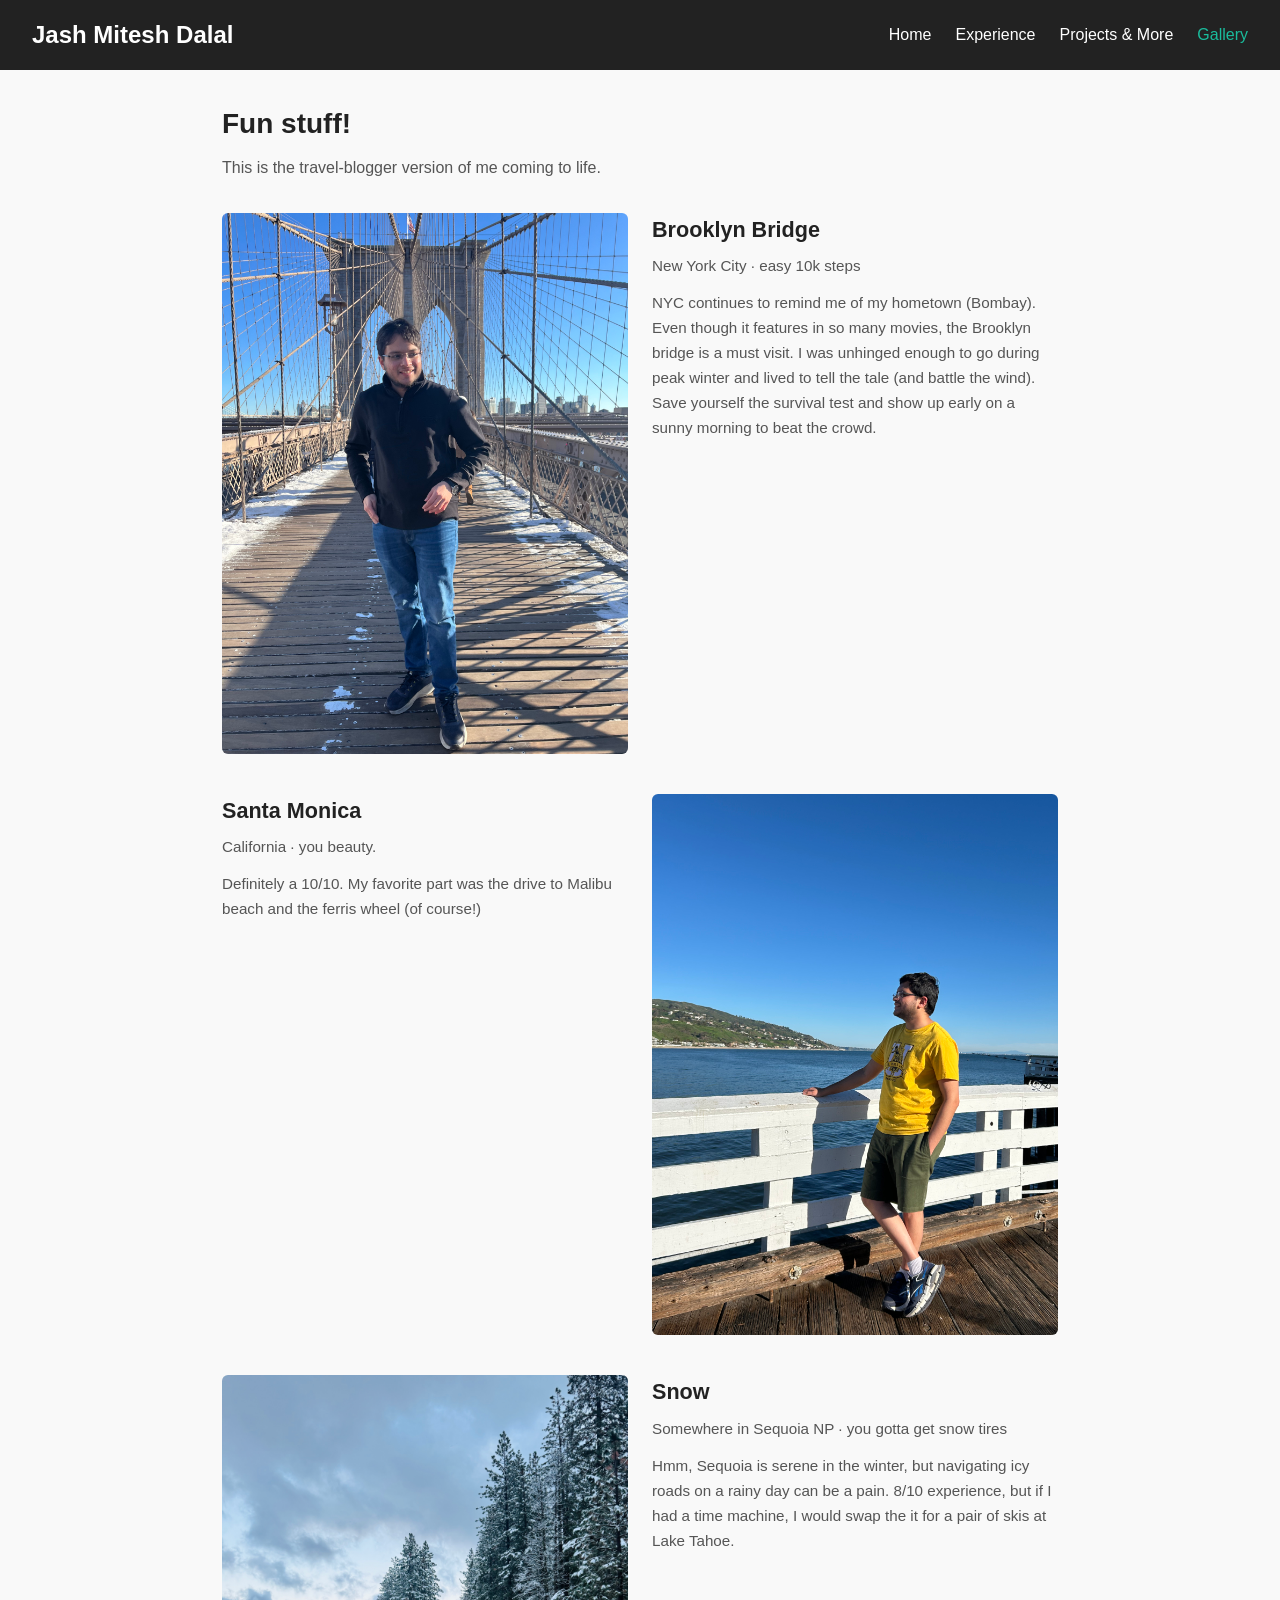
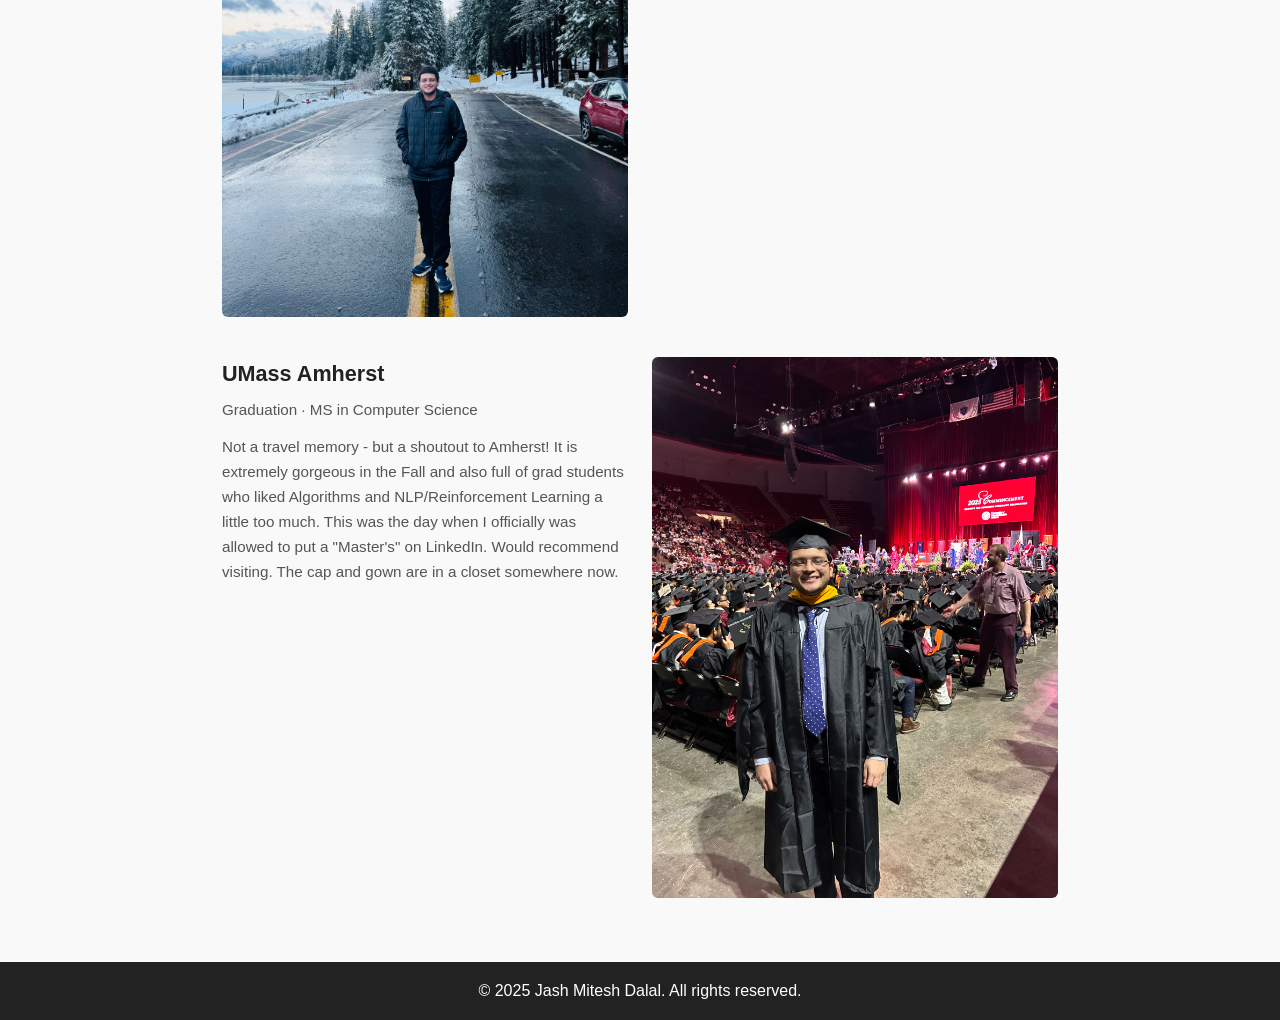
==== gallery.html @ d6d9ab2c "Jash website initial update" ====
<!DOCTYPE html>
<html lang="en">
<head>
  <meta charset="UTF-8">
  <meta name="viewport" content="width=device-width, initial-scale=1">
  <title>Gallery | Jash Mitesh Dalal</title>
  <link rel="icon" type="image/svg+xml" href="favicon.svg">
  <link rel="stylesheet" href="styles.css">
</head>
<body>
  <header>
    <nav class="navbar">
      <a href="index.html" class="nav-logo">Jash Mitesh Dalal</a>
      <ul class="nav-links">
        <li><a href="index.html">Home</a></li>
        <li><a href="experience.html">Experience</a></li>
        <li><a href="projects.html">Projects & More</a></li>
        <li><a href="gallery.html" class="active">Gallery</a></li>
      </ul>
    </nav>
  </header>

  <main class="gallery-main">
    <h1>Fun stuff!</h1>
    <p class="gallery-intro">This is the travel-blogger version of me coming to life.</p>

    <section class="gallery-list">
      <article class="gallery-item">
        <a href="resources/brooklyn.jpg" class="gallery-link js-lightbox" data-caption="Brooklyn Bridge — New York">
          <img src="resources/brooklyn.jpg" alt="Brooklyn Bridge" width="3024" height="4032">
        </a>
        <div class="gallery-copy">
          <h2>Brooklyn Bridge</h2>
          <p class="gallery-meta">New York City · easy 10k steps</p>
          <p>NYC continues to remind me of my hometown (Bombay). Even though it features in so many movies, the Brooklyn bridge is a must visit. I was unhinged enough to go during peak winter and lived to tell the tale (and battle the wind). Save yourself the survival test and show up early on a sunny morning to beat the crowd.</p>
        </div>
      </article>

      <article class="gallery-item">
        <a href="resources/beach.jpeg" class="gallery-link js-lightbox" data-caption="Santa Monica Beach">
          <img src="resources/beach.jpeg" alt="Santa Monica beach" width="4032" height="3024">
        </a>
        <div class="gallery-copy">
          <h2>Santa Monica</h2>
          <p class="gallery-meta">California · you beauty.</p>
          <p>Definitely a 10/10. My favorite part was the drive to Malibu beach and the ferris wheel (of course!)</p>
        </div>
      </article>

      <article class="gallery-item">
        <a href="resources/snow.jpeg" class="gallery-link js-lightbox" data-caption="Snow — I really like snow.">
          <img src="resources/snow.jpeg" alt="Snow" width="4284" height="5712">
        </a>
        <div class="gallery-copy">
          <h2>Snow</h2>
          <p class="gallery-meta">Somewhere in Sequoia NP · you gotta get snow tires</p>
          <p>Hmm, Sequoia is serene in the winter, but navigating icy roads on a rainy day can be a pain. 8/10 experience, but if I had a time machine, I would swap the it for a pair of skis at Lake Tahoe.</p>
        </div>
      </article>

      <article class="gallery-item">
        <a href="resources/umass-graduation.jpeg" class="gallery-link js-lightbox" data-caption="UMass Amherst graduation">
          <img src="resources/umass-graduation.jpeg" alt="UMass Amherst graduation" width="4032" height="3024">
        </a>
        <div class="gallery-copy">
          <h2>UMass Amherst</h2>
          <p class="gallery-meta">Graduation · MS in Computer Science</p>
          <p>Not a travel memory - but a shoutout to Amherst! It is extremely gorgeous in the Fall and also full of grad students who liked Algorithms and NLP/Reinforcement Learning a little too much. This was the day when I officially was allowed to put a "Master's" on LinkedIn. Would recommend visiting. The cap and gown are in a closet somewhere now.</p>
        </div>
      </article>
    </section>
  </main>

  <div id="lightbox" class="lightbox" aria-hidden="true">
    <button type="button" class="lightbox-close" aria-label="Close">&times;</button>
    <div class="lightbox-content">
      <img src="" alt="" class="lightbox-img">
      <p class="lightbox-caption"></p>
    </div>
  </div>

  <footer>
    <p>&copy; 2025 Jash Mitesh Dalal. All rights reserved.</p>
  </footer>
  <script src="lightbox.js"></script>
</body>
</html>
---- styles.css ----
/* General Styles */
* {
    box-sizing: border-box;
    margin: 0;
    padding: 0;
  }
  
  body {
    font-family: 'Segoe UI', Tahoma, Geneva, Verdana, sans-serif;
    color: #333;
    line-height: 1.6;
    background: #f9f9f9;
  }
  
  /* Navbar */
  .navbar {
    display: flex;
    justify-content: space-between;
    align-items: center;
    background: #222;
    padding: 1rem 2rem;
  }
  
  .nav-logo {
    color: #fff;
    font-size: 1.5rem;
    font-weight: bold;
    text-decoration: none;
  }

  .nav-logo:hover {
    color: #1abc9c;
  }
  
  .nav-links {
    list-style: none;
    display: flex;
  }
  
  .nav-links li {
    margin-left: 1.5rem;
  }
  
  .nav-links a {
    color: #fff;
    text-decoration: none;
    font-size: 1rem;
  }
  
  .nav-links a.active,
  .nav-links a:hover {
    color: #1abc9c;
  }
  
  /* Main content */
  main {
    max-width: 900px;
    margin: 0 auto;
    padding: 2rem;
  }

  /* Home page: About */
  .about-section {
    margin-bottom: 2rem;
  }

  .about-headshot {
    margin-bottom: 1.5rem;
    width: 100%;
    max-width: 100%;
  }

  /* Height comes from width, so 3:2 holds at every viewport size. */
  .about-landscape-frame {
    position: relative;
    width: 100%;
    max-width: 100%;
    height: 0;
    padding-bottom: 66.6667%;
    overflow: hidden;
    border-radius: 6px;
    background: #eee;
  }

  .about-landscape {
    position: absolute;
    top: 0;
    left: 0;
    width: 100%;
    height: 100%;
    object-fit: cover;
    object-position: center;
    display: block;
  }

  .about-section h2 {
    margin-bottom: 1rem;
    font-size: 1.5rem;
    color: #222;
  }

  .about-intro {
    margin-bottom: 1.25rem;
  }

  .about-contact {
    display: grid;
    grid-template-columns: auto 1fr;
    gap: 0.5rem 1.5rem;
    max-width: 420px;
    margin: 0;
    font-size: 0.95rem;
  }

  .about-contact-row {
    display: contents;
  }

  .about-contact dt {
    color: #666;
    font-weight: 500;
    margin: 0;
  }

  .about-contact dd {
    margin: 0;
  }

  .about-contact a {
    color: #1abc9c;
    text-decoration: none;
  }

  .about-contact a:hover {
    text-decoration: underline;
  }

  .about-links a {
    color: #1abc9c;
    text-decoration: none;
  }

  .about-links a:hover {
    text-decoration: underline;
  }

  /* Timeline Section (Experience Page) */
  .timeline-section {
    --experience-work: #3c7d6e;
    --experience-education: #46698a;
    padding: 2rem;
    max-width: 900px;
    margin: auto;
  }
  
  .timeline-section h2 {
    margin-bottom: 1.75rem;
    font-size: 1.5rem;
    color: #222;
  }

  .timeline {
    list-style: none;
    position: relative;
    padding-left: 2.5rem;
    /* Vertical rail, inset so it meets the center of the end dashes. */
    background-image: linear-gradient(#bbb, #bbb);
    background-repeat: no-repeat;
    background-size: 4px calc(100% - 4px);
    background-position: 1rem 2px;
  }

  .timeline::before,
  .timeline::after {
    content: '';
    position: absolute;
    left: calc(1rem + 2px);
    width: 18px;
    height: 4px;
    background: #bbb;
    border-radius: 1px;
    transform: translateX(-50%);
  }

  .timeline::before {
    top: 0;
  }

  .timeline::after {
    bottom: 0;
  }

  .timeline-item {
    margin-bottom: 2rem;
    position: relative;
  }

  .timeline-item::before {
    content: '';
    background: #fff;
    border-radius: 50%;
    width: 20px;
    height: 20px;
    position: absolute;
    left: calc(1rem + 2px - 2.5rem - 13px);
    top: 50%;
    transform: translateY(-50%);
    border: 3px solid var(--experience-work);
  }

  .timeline-item--education::before {
    border-color: var(--experience-education);
  }

  .timeline-content {
    margin-left: 1.5rem;
    background: #fff;
    padding: 1rem;
    border-radius: 4px;
    box-shadow: 0 2px 4px rgba(0,0,0,0.1);
    border-left: 3px solid var(--experience-work);
  }

  .timeline-item--education .timeline-content {
    border-left-color: var(--experience-education);
  }

  .timeline-legend {
    display: flex;
    flex-wrap: wrap;
    gap: 0.75rem 1.75rem;
    margin: 0.25rem 0 0 4rem;
    color: #555;
    font-size: 0.9rem;
  }

  .timeline-legend-item {
    display: inline-flex;
    align-items: center;
    gap: 0.5rem;
  }

  .timeline-legend-swatch {
    width: 14px;
    height: 14px;
    border-radius: 50%;
    background: #fff;
    border: 3px solid var(--experience-work);
    flex-shrink: 0;
  }

  .timeline-legend-swatch--education {
    border-color: var(--experience-education);
  }

  .timeline-header {
    display: flex;
    align-items: flex-start;
    gap: 0.75rem;
    margin-bottom: 0.75rem;
  }

  .timeline-logo {
    width: 44px;
    height: 44px;
    min-width: 44px;
    border-radius: 6px;
    object-fit: contain;
    background: #f5f5f5;
    padding: 4px;
  }

  .timeline-heading {
    flex: 1;
    min-width: 0;
  }

  .timeline-heading h3 {
    margin: 0 0 0.15rem 0;
    font-size: 1.05rem;
  }

  .timeline-heading h4 {
    margin: 0;
    font-size: 0.95rem;
    font-weight: 600;
    color: #555;
  }

  .timeline-date {
    display: block;
    font-size: 0.9rem;
    color: #777;
    margin-bottom: 0.5rem;
  }
  
  /* Projects, Publications, Certifications & Skills (Projects Page) */
  .projects-section,
  .publications-section,
  .certifications-section,
  .skills-section {
    padding: 2rem;
    max-width: 900px;
    margin: auto;
  }

  .page-block h2 {
    margin-bottom: 1.35rem;
    font-size: 1.5rem;
    color: var(--section-accent, #243038);
    border-bottom: 2px solid var(--section-accent, #c5ced6);
    padding-bottom: 0.4rem;
  }

  .projects-section {
    --section-accent: #1f7eb5;
  }

  .page-block--publications {
    --section-accent: #5a6d82;
  }

  .page-block--certs {
    --section-accent: #e06a12;
  }

  .page-block--skills {
    --section-accent: #12967a;
  }

  .publications-section h2,
  .certifications-section h2 {
    margin-bottom: 1rem;
    font-size: 1.5rem;
  }

  .project {
    background: #fff;
    margin-bottom: 1.5rem;
    padding: 1rem 1rem 1rem 1.1rem;
    border-radius: 4px;
    box-shadow: 0 2px 4px rgba(0,0,0,0.1);
    border-left: 3px solid var(--section-accent, #1f7eb5);
  }

  .project h3 {
    margin-bottom: 0.2rem;
    font-size: 1.05rem;
    color: #1e2a32;
  }

  .project p {
    margin-top: 0.65rem;
  }

  .project-date {
    display: block;
    font-size: 0.9rem;
    color: #777;
    margin-bottom: 0.15rem;
  }

  .resource-link {
    display: inline-flex;
    align-items: center;
    gap: 0.35rem;
    color: var(--section-accent, #1f7eb5);
    font-weight: 600;
    font-size: 0.92rem;
    text-decoration: none;
    vertical-align: middle;
  }

  .resource-link img {
    width: 18px;
    height: 18px;
    display: block;
  }

  .resource-link:hover {
    text-decoration: underline;
  }

  .cert-list .resource-link {
    margin-left: 0.45rem;
  }

  .cert-list {
    list-style: none;
    margin-top: 0.5rem;
  }

  .cert-list li {
    background: #fff;
    margin-bottom: 0.75rem;
    padding: 0.75rem 1rem;
    border-radius: 4px;
    box-shadow: 0 2px 4px rgba(0,0,0,0.1);
    border-left: 3px solid var(--section-accent, #e06a12);
  }

  .skills-grid {
    display: flex;
    flex-direction: column;
    gap: 1.25rem;
    margin-top: 0.75rem;
  }

  .skill-category {
    background: #fff;
    padding: 1rem;
    border-radius: 6px;
    box-shadow: 0 2px 4px rgba(0,0,0,0.08);
    border-left: 4px solid var(--section-accent, #12967a);
  }

  .skill-category-label {
    display: block;
    font-size: 0.85rem;
    font-weight: 600;
    color: var(--section-accent, #12967a);
    margin-bottom: 0.6rem;
    text-transform: uppercase;
    letter-spacing: 0.03em;
  }

  .skill-tags {
    display: flex;
    flex-wrap: wrap;
    gap: 0.5rem;
  }

  .skill-tag {
    display: inline-block;
    padding: 0.35rem 0.65rem;
    background: #e7f7f3;
    color: #0d6b56;
    border: 1px solid #b7e6da;
    border-radius: 4px;
    font-size: 0.875rem;
  }
  
  /* Lightbox */
  .lightbox {
    position: fixed;
    inset: 0;
    background: rgba(0, 0, 0, 0.9);
    display: flex;
    align-items: center;
    justify-content: center;
    z-index: 1000;
    padding: 2rem;
    opacity: 0;
    visibility: hidden;
    transition: opacity 0.2s, visibility 0.2s;
  }

  .lightbox--open {
    opacity: 1;
    visibility: visible;
  }

  .lightbox-content {
    position: relative;
    max-width: 90vw;
    max-height: 90vh;
    text-align: center;
  }

  .lightbox-img {
    max-width: 100%;
    max-height: 85vh;
    width: auto;
    height: auto;
    border-radius: 4px;
  }

  .lightbox-caption {
    color: #fff;
    margin-top: 0.75rem;
    font-size: 0.95rem;
  }

  .lightbox-close {
    position: absolute;
    top: 1rem;
    right: 1rem;
    background: rgba(255, 255, 255, 0.2);
    border: none;
    color: #fff;
    font-size: 2rem;
    line-height: 1;
    width: 2.5rem;
    height: 2.5rem;
    border-radius: 4px;
    cursor: pointer;
  }

  .lightbox-close:hover {
    background: rgba(255, 255, 255, 0.3);
  }

  /* Gallery page */
  .gallery-main {
    max-width: 900px;
    margin: 0 auto;
    padding: 2rem;
  }

  .gallery-main h1 {
    font-size: 1.75rem;
    margin-bottom: 0.5rem;
    color: #222;
  }

  .gallery-intro {
    margin-bottom: 2rem;
    color: #555;
  }

  .gallery-list {
    display: flex;
    flex-direction: column;
    gap: 2.5rem;
  }

  .gallery-item {
    display: grid;
    grid-template-columns: 1fr 1fr;
    gap: 1.5rem;
    align-items: start;
  }

  .gallery-item:nth-child(even) .gallery-link {
    order: 2;
  }

  .gallery-item:nth-child(even) .gallery-copy {
    order: 1;
  }

  .gallery-link {
    display: block;
    border-radius: 6px;
    overflow: hidden;
    background: #eee;
  }

  .gallery-link img {
    width: 100%;
    height: auto;
    display: block;
    vertical-align: top;
  }

  .gallery-link:hover img {
    opacity: 0.95;
  }

  .gallery-copy h2 {
    font-size: 1.35rem;
    margin-bottom: 0.35rem;
    color: #222;
  }

  .gallery-meta {
    font-size: 0.85rem;
    color: #1abc9c;
    margin-bottom: 0.75rem;
    font-weight: 500;
  }

  .gallery-copy p {
    font-size: 0.95rem;
    color: #555;
    line-height: 1.65;
  }

  .gallery-copy p:last-child {
    margin-bottom: 0;
  }

  @media (max-width: 640px) {
    .gallery-item {
      grid-template-columns: 1fr;
    }

    .gallery-item:nth-child(even) .gallery-link,
    .gallery-item:nth-child(even) .gallery-copy {
      order: unset;
    }
  }

  /* Footer */
  footer {
    background: #222;
    color: #fff;
    text-align: center;
    padding: 1rem 0;
    margin-top: 2rem;
  }
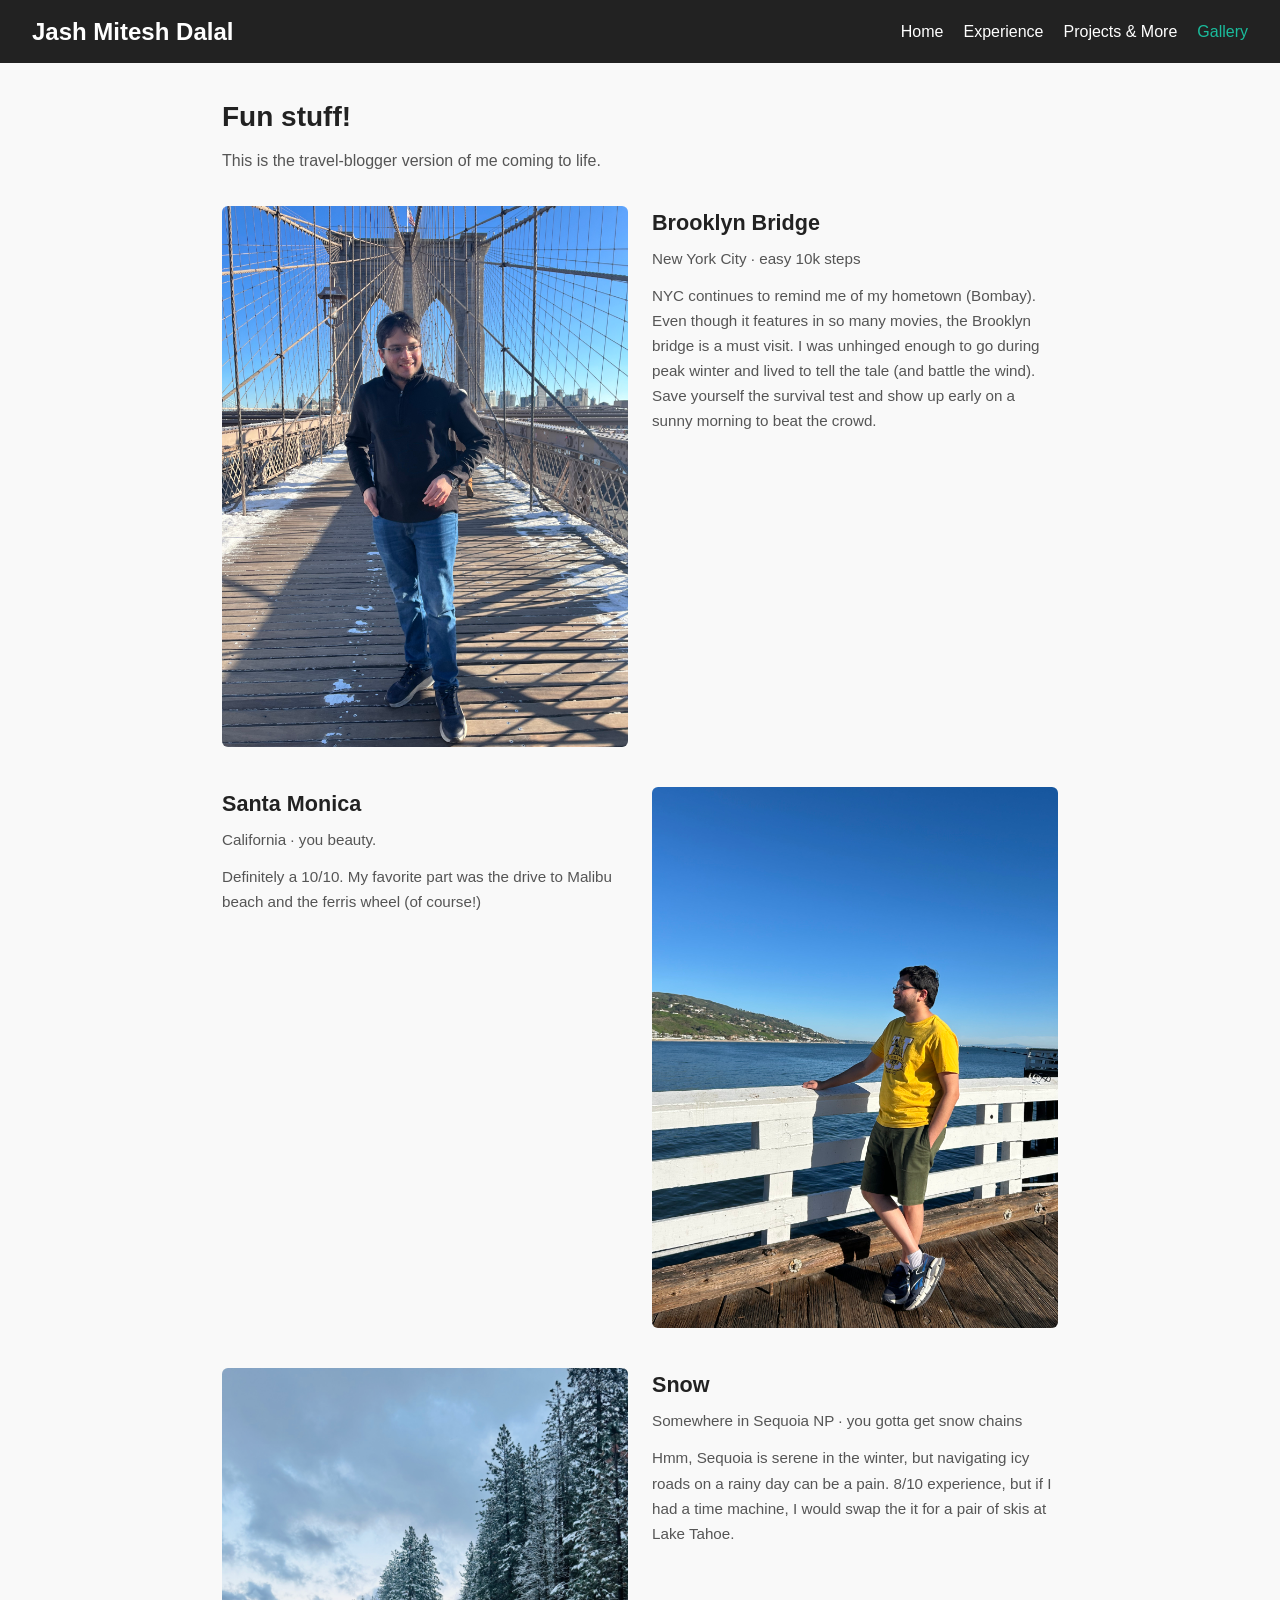
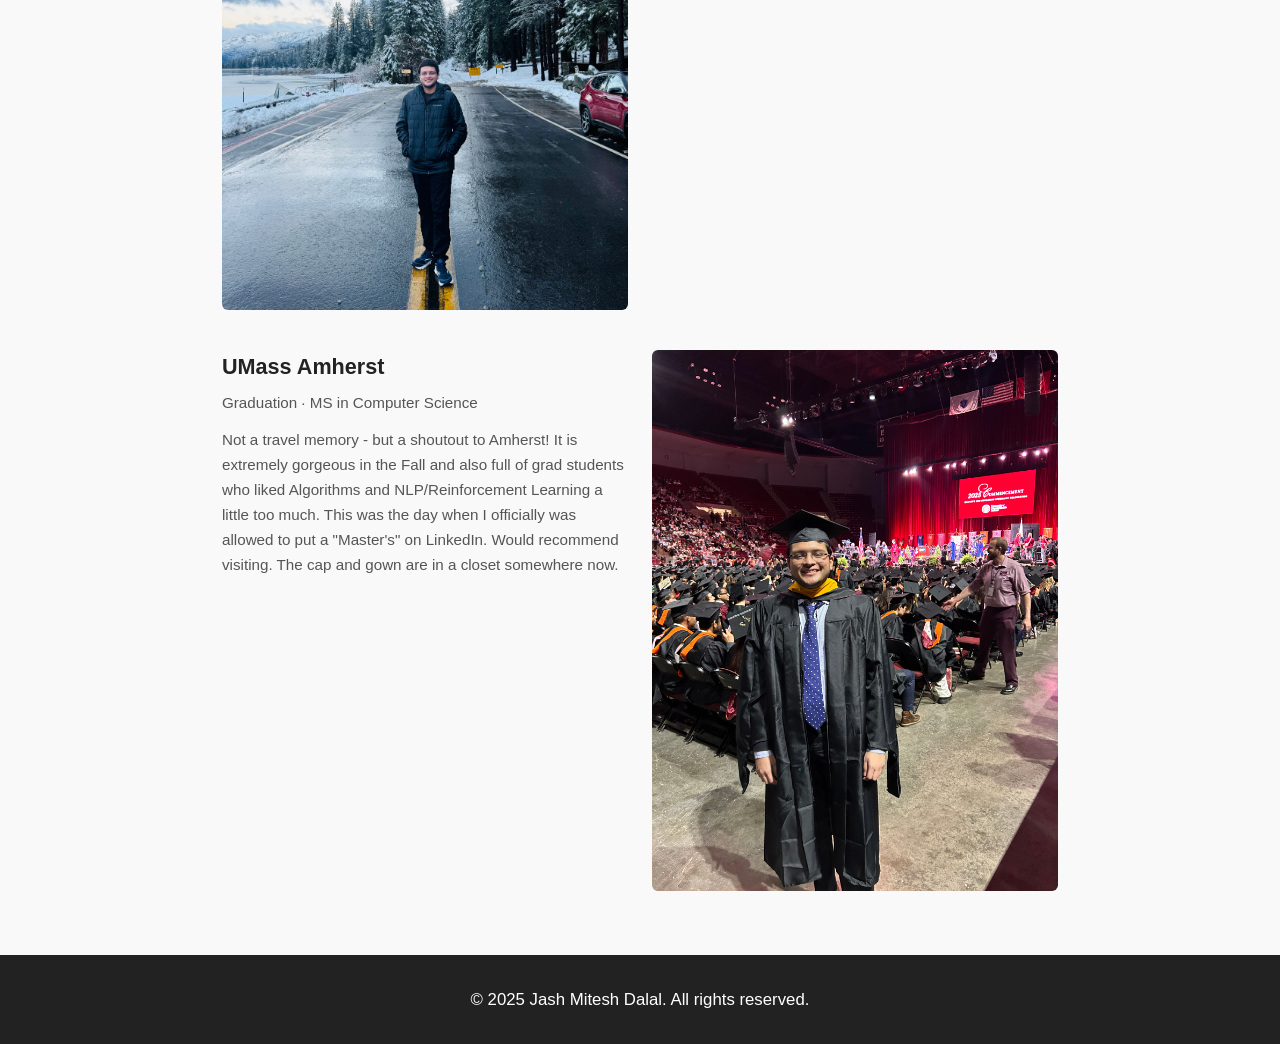
==== commit 467c505b: "Fix typo on photo gallery page" ====
--- a/gallery.html
+++ b/gallery.html
@@ -53,7 +53,7 @@
         </a>
         <div class="gallery-copy">
           <h2>Snow</h2>
-          <p class="gallery-meta">Somewhere in Sequoia NP · you gotta get snow tires</p>
+          <p class="gallery-meta">Somewhere in Sequoia NP · you gotta get snow chains</p>
           <p>Hmm, Sequoia is serene in the winter, but navigating icy roads on a rainy day can be a pain. 8/10 experience, but if I had a time machine, I would swap the it for a pair of skis at Lake Tahoe.</p>
         </div>
       </article>
--- a/styles.css
+++ b/styles.css
@@ -17,15 +17,17 @@
     display: flex;
     justify-content: space-between;
     align-items: center;
+    gap: 0.75rem 1.5rem;
     background: #222;
-    padding: 1rem 2rem;
+    padding: 1rem clamp(1rem, 4vw, 2rem);
   }
   
   .nav-logo {
     color: #fff;
-    font-size: 1.5rem;
+    font-size: clamp(1.15rem, 4.2vw, 1.5rem);
     font-weight: bold;
     text-decoration: none;
+    line-height: 1.3;
   }
 
   .nav-logo:hover {
@@ -35,10 +37,13 @@
   .nav-links {
     list-style: none;
     display: flex;
+    flex-wrap: wrap;
+    justify-content: flex-end;
+    gap: 0.45rem 1.25rem;
   }
   
   .nav-links li {
-    margin-left: 1.5rem;
+    margin: 0;
   }
   
   .nav-links a {
@@ -596,6 +601,42 @@
     background: #222;
     color: #fff;
     text-align: center;
-    padding: 1rem 0;
+    padding: clamp(1.35rem, 4.5vw, 2rem) clamp(1rem, 4vw, 2rem);
     margin-top: 2rem;
-  }
+    font-size: clamp(0.95rem, 2.8vw, 1.05rem);
+    line-height: 1.5;
+  }
+
+  @media (max-width: 760px) {
+    .navbar {
+      flex-direction: column;
+      align-items: stretch;
+      gap: 0.9rem;
+      padding: 1rem 1rem 1.15rem;
+    }
+
+    .nav-logo {
+      text-align: center;
+    }
+
+    .nav-links {
+      width: 100%;
+      justify-content: center;
+      column-gap: 1rem;
+      row-gap: 0.35rem;
+    }
+
+    footer {
+      padding: 1.85rem 1.25rem;
+      font-size: 1.05rem;
+    }
+  }
+
+  @media (max-width: 420px) {
+    .nav-links {
+      display: grid;
+      grid-template-columns: 1fr 1fr;
+      gap: 0.55rem 0.75rem;
+      text-align: center;
+    }
+  }
